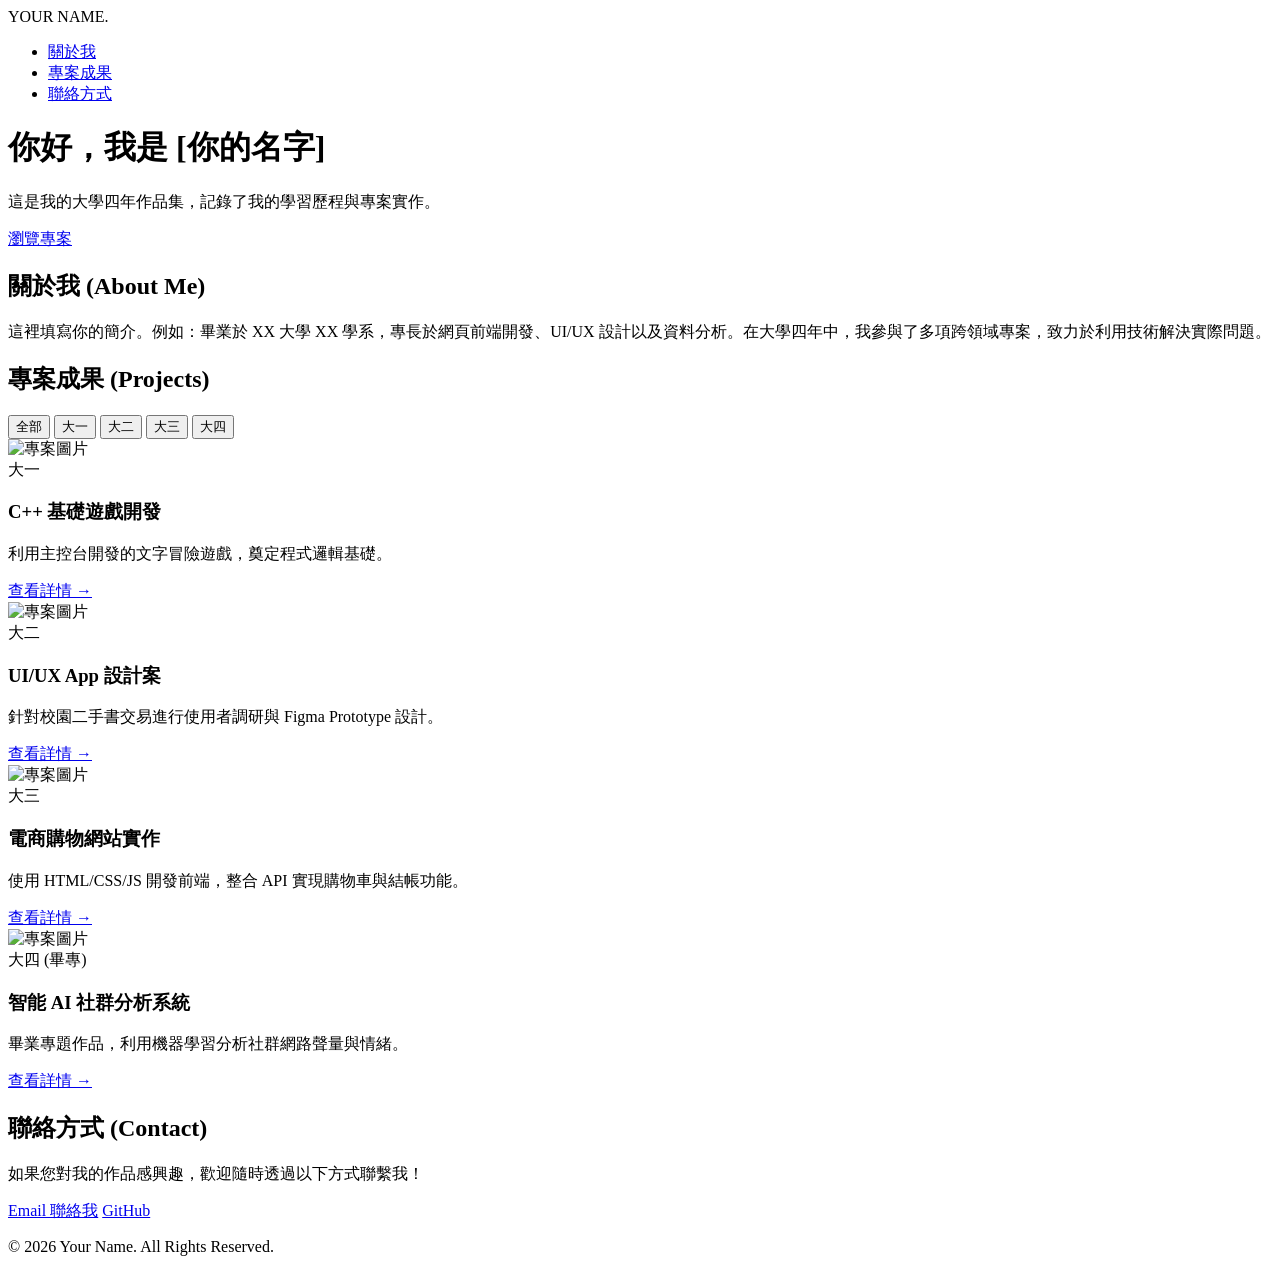
==== index.html @ 44417823 "Add files via upload" ====
<!DOCTYPE html>
<html lang="zh-TW">
<head>
    <meta charset="UTF-8">
    <meta name="viewport" content="width=device-width, initial-scale=1.0">
    <title>個人作品集 | 大學四年專案展示</title>
    <link rel="stylesheet" href="style.css">
    <!-- 引入 Google Fonts -->
    <link href="https://fonts.googleapis.com/css2?family=Noto+Sans+TC:wght@300;400;700&display=swap" rel="stylesheet">
</head>
<body>

    <!-- 導覽列 -->
    <nav class="navbar">
        <div class="logo">YOUR NAME.</div>
        <ul class="nav-links">
            <li><a href="#about">關於我</a></li>
            <li><a href="#projects">專案成果</a></li>
            <li><a href="#contact">聯絡方式</a></li>
        </ul>
    </nav>

    <!-- 主視覺區 (Hero Section) -->
    <header class="hero">
        <div class="hero-content">
            <h1>你好，我是 <span class="highlight">[你的名字]</span></h1>
            <p>這是我的大學四年作品集，記錄了我的學習歷程與專案實作。</p>
            <a href="#projects" class="btn">瀏覽專案</a>
        </div>
    </header>

    <!-- 關於我 -->
    <section id="about" class="section">
        <h2>關於我 (About Me)</h2>
        <div class="about-container">
            <p>這裡填寫你的簡介。例如：畢業於 XX 大學 XX 學系，專長於網頁前端開發、UI/UX 設計以及資料分析。在大學四年中，我參與了多項跨領域專案，致力於利用技術解決實際問題。</p>
        </div>
    </section>

    <!-- 專案展示區 -->
    <section id="projects" class="section">
        <h2>專案成果 (Projects)</h2>
        
        <!-- 年份篩選按鈕 -->
        <div class="filter-buttons">
            <button class="filter-btn active" data-filter="all">全部</button>
            <button class="filter-btn" data-filter="freshman">大一</button>
            <button class="filter-btn" data-filter="sophomore">大二</button>
            <button class="filter-btn" data-filter="junior">大三</button>
            <button class="filter-btn" data-filter="senior">大四</button>
        </div>

        <!-- 卡片容器 -->
        <div class="projects-grid">
            
            <!-- 大一專案 -->
            <div class="project-card" data-category="freshman">
                <img src="https://via.placeholder.com/400x250" alt="專案圖片">
                <div class="project-info">
                    <span class="tag">大一</span>
                    <h3>C++ 基礎遊戲開發</h3>
                    <p>利用主控台開發的文字冒險遊戲，奠定程式邏輯基礎。</p>
                    <a href="#" target="_blank" class="project-link">查看詳情 &rarr;</a>
                </div>
            </div>

            <!-- 大二專案 -->
            <div class="project-card" data-category="sophomore">
                <img src="https://via.placeholder.com/400x250" alt="專案圖片">
                <div class="project-info">
                    <span class="tag">大二</span>
                    <h3>UI/UX App 設計案</h3>
                    <p>針對校園二手書交易進行使用者調研與 Figma Prototype 設計。</p>
                    <a href="#" target="_blank" class="project-link">查看詳情 &rarr;</a>
                </div>
            </div>

            <!-- 大三專案 -->
            <div class="project-card" data-category="junior">
                <img src="https://via.placeholder.com/400x250" alt="專案圖片">
                <div class="project-info">
                    <span class="tag">大三</span>
                    <h3>電商購物網站實作</h3>
                    <p>使用 HTML/CSS/JS 開發前端，整合 API 實現購物車與結帳功能。</p>
                    <a href="#" target="_blank" class="project-link">查看詳情 &rarr;</a>
                </div>
            </div>

            <!-- 大四專案 (畢業專題) -->
            <div class="project-card" data-category="senior">
                <img src="https://via.placeholder.com/400x250" alt="專案圖片">
                <div class="project-info">
                    <span class="tag">大四 (畢專)</span>
                    <h3>智能 AI 社群分析系統</h3>
                    <p>畢業專題作品，利用機器學習分析社群網路聲量與情緒。</p>
                    <a href="#" target="_blank" class="project-link">查看詳情 &rarr;</a>
                </div>
            </div>

        </div>
    </section>

    <!-- 聯絡方式 -->
    <section id="contact" class="section">
        <h2>聯絡方式 (Contact)</h2>
        <p>如果您對我的作品感興趣，歡迎隨時透過以下方式聯繫我！</p>
        <div class="contact-links">
            <a href="mailto:your.email@example.com" class="btn">Email 聯絡我</a>
            <a href="https://github.com/your-github-id" target="_blank" class="btn outline">GitHub</a>
        </div>
    </section>

    <!-- 頁尾 -->
    <footer>
        <p>&copy; 2026 Your Name. All Rights Reserved.</p>
    </footer>

    <script src="script.js"></script>
</body>
</html>
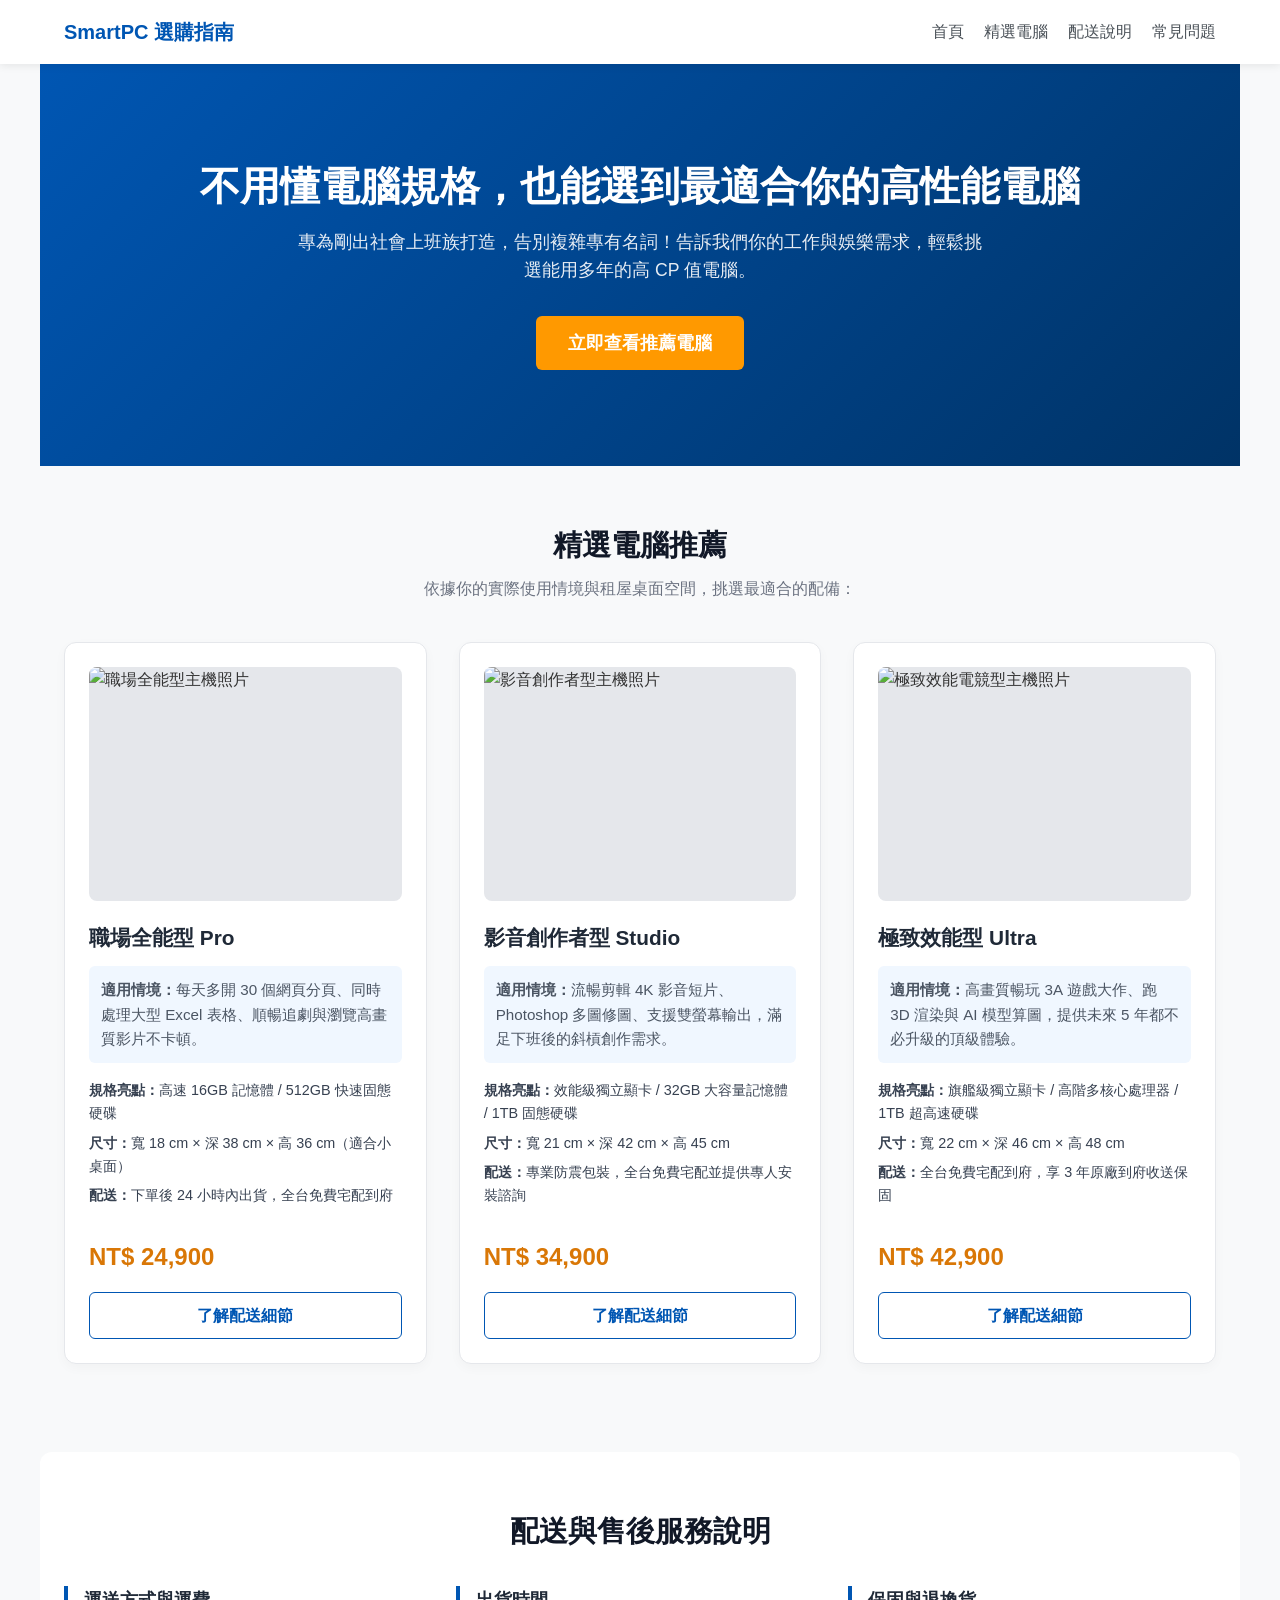
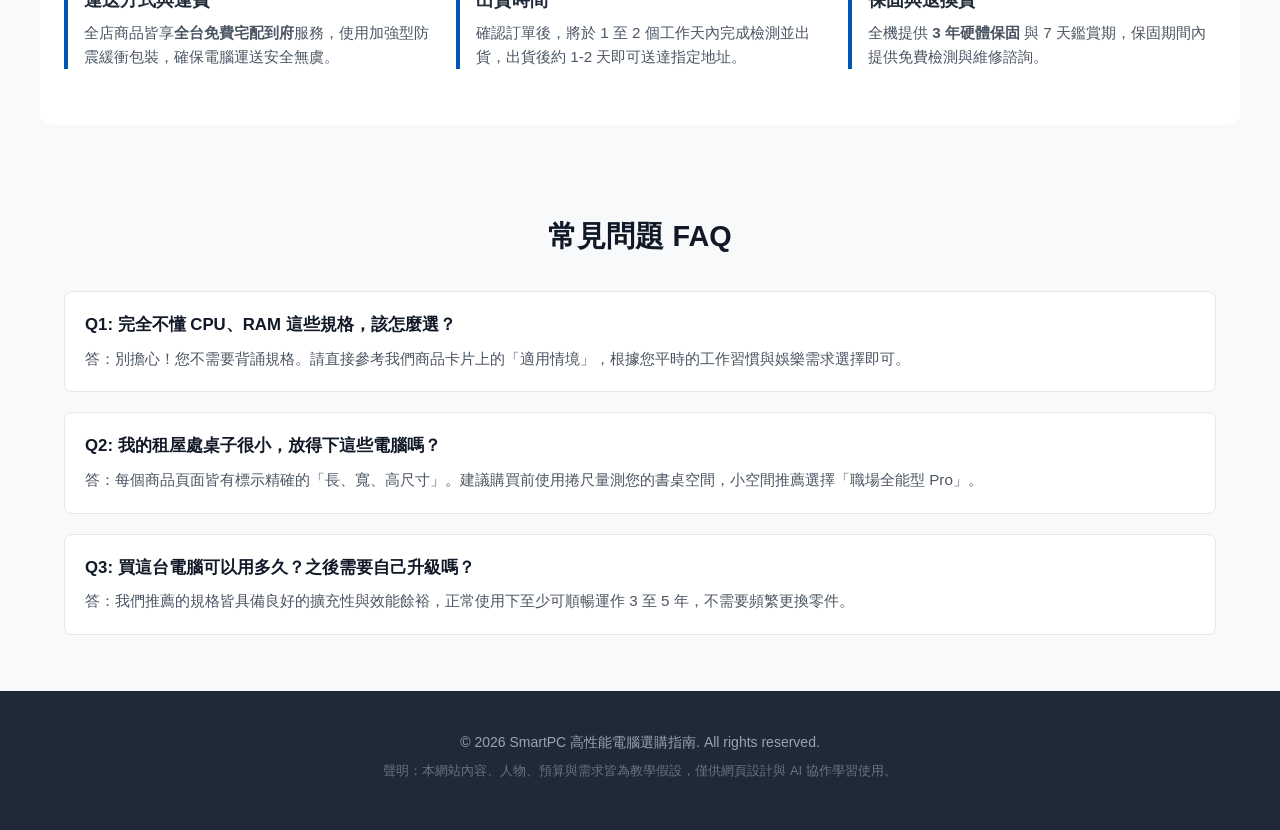
==== commit 348472b0: "Add files via upload" ====
--- a/index.html
+++ b/index.html
@@ -1,120 +1,128 @@
-<!DOCTYPE html>
-<html lang="zh-TW">
-<head>
-    <meta charset="UTF-8">
-    <meta name="viewport" content="width=device-width, initial-scale=1.0">
-    <title>個人作品集 | 大學四年專案展示</title>
-    <link rel="stylesheet" href="style.css">
-    <!-- 引入 Google Fonts -->
-    <link href="https://fonts.googleapis.com/css2?family=Noto+Sans+TC:wght@300;400;700&display=swap" rel="stylesheet">
-</head>
-<body>
-
-    <!-- 導覽列 -->
-    <nav class="navbar">
-        <div class="logo">YOUR NAME.</div>
-        <ul class="nav-links">
-            <li><a href="#about">關於我</a></li>
-            <li><a href="#projects">專案成果</a></li>
-            <li><a href="#contact">聯絡方式</a></li>
-        </ul>
-    </nav>
-
-    <!-- 主視覺區 (Hero Section) -->
-    <header class="hero">
-        <div class="hero-content">
-            <h1>你好，我是 <span class="highlight">[你的名字]</span></h1>
-            <p>這是我的大學四年作品集，記錄了我的學習歷程與專案實作。</p>
-            <a href="#projects" class="btn">瀏覽專案</a>
-        </div>
-    </header>
-
-    <!-- 關於我 -->
-    <section id="about" class="section">
-        <h2>關於我 (About Me)</h2>
-        <div class="about-container">
-            <p>這裡填寫你的簡介。例如：畢業於 XX 大學 XX 學系，專長於網頁前端開發、UI/UX 設計以及資料分析。在大學四年中，我參與了多項跨領域專案，致力於利用技術解決實際問題。</p>
-        </div>
-    </section>
-
-    <!-- 專案展示區 -->
-    <section id="projects" class="section">
-        <h2>專案成果 (Projects)</h2>
-        
-        <!-- 年份篩選按鈕 -->
-        <div class="filter-buttons">
-            <button class="filter-btn active" data-filter="all">全部</button>
-            <button class="filter-btn" data-filter="freshman">大一</button>
-            <button class="filter-btn" data-filter="sophomore">大二</button>
-            <button class="filter-btn" data-filter="junior">大三</button>
-            <button class="filter-btn" data-filter="senior">大四</button>
-        </div>
-
-        <!-- 卡片容器 -->
-        <div class="projects-grid">
-            
-            <!-- 大一專案 -->
-            <div class="project-card" data-category="freshman">
-                <img src="https://via.placeholder.com/400x250" alt="專案圖片">
-                <div class="project-info">
-                    <span class="tag">大一</span>
-                    <h3>C++ 基礎遊戲開發</h3>
-                    <p>利用主控台開發的文字冒險遊戲，奠定程式邏輯基礎。</p>
-                    <a href="#" target="_blank" class="project-link">查看詳情 &rarr;</a>
-                </div>
-            </div>
-
-            <!-- 大二專案 -->
-            <div class="project-card" data-category="sophomore">
-                <img src="https://via.placeholder.com/400x250" alt="專案圖片">
-                <div class="project-info">
-                    <span class="tag">大二</span>
-                    <h3>UI/UX App 設計案</h3>
-                    <p>針對校園二手書交易進行使用者調研與 Figma Prototype 設計。</p>
-                    <a href="#" target="_blank" class="project-link">查看詳情 &rarr;</a>
-                </div>
-            </div>
-
-            <!-- 大三專案 -->
-            <div class="project-card" data-category="junior">
-                <img src="https://via.placeholder.com/400x250" alt="專案圖片">
-                <div class="project-info">
-                    <span class="tag">大三</span>
-                    <h3>電商購物網站實作</h3>
-                    <p>使用 HTML/CSS/JS 開發前端，整合 API 實現購物車與結帳功能。</p>
-                    <a href="#" target="_blank" class="project-link">查看詳情 &rarr;</a>
-                </div>
-            </div>
-
-            <!-- 大四專案 (畢業專題) -->
-            <div class="project-card" data-category="senior">
-                <img src="https://via.placeholder.com/400x250" alt="專案圖片">
-                <div class="project-info">
-                    <span class="tag">大四 (畢專)</span>
-                    <h3>智能 AI 社群分析系統</h3>
-                    <p>畢業專題作品，利用機器學習分析社群網路聲量與情緒。</p>
-                    <a href="#" target="_blank" class="project-link">查看詳情 &rarr;</a>
-                </div>
-            </div>
-
-        </div>
-    </section>
-
-    <!-- 聯絡方式 -->
-    <section id="contact" class="section">
-        <h2>聯絡方式 (Contact)</h2>
-        <p>如果您對我的作品感興趣，歡迎隨時透過以下方式聯繫我！</p>
-        <div class="contact-links">
-            <a href="mailto:your.email@example.com" class="btn">Email 聯絡我</a>
-            <a href="https://github.com/your-github-id" target="_blank" class="btn outline">GitHub</a>
-        </div>
-    </section>
-
-    <!-- 頁尾 -->
-    <footer>
-        <p>&copy; 2026 Your Name. All Rights Reserved.</p>
-    </footer>
-
-    <script src="script.js"></script>
-</body>
+<!DOCTYPE html>
+<html lang="zh-Hant">
+<head>
+    <meta charset="UTF-8">
+    <meta name="viewport" content="width=device-width, initial-scale=1.0">
+    <title>剛出社會上班族的高性能電腦選購指南</title>
+    <link rel="stylesheet" href="456.css">
+</head>
+<body>
+
+    <!-- 導覽列 -->
+    <header>
+        <nav>
+            <a href="#" class="logo">SmartPC 選購指南</a>
+            <ul>
+                <li><a href="#hero">首頁</a></li>
+                <li><a href="#products">精選電腦</a></li>
+                <li><a href="#shipping">配送說明</a></li>
+                <li><a href="#faq">常見問題</a></li>
+            </ul>
+        </nav>
+    </header>
+
+    <main>
+        <!-- 主視覺區塊 -->
+        <section id="hero" class="hero-section">
+            <h1>不用懂電腦規格，也能選到最適合你的高性能電腦</h1>
+            <p>專為剛出社會上班族打造，告別複雜專有名詞！告訴我們你的工作與娛樂需求，輕鬆挑選能用多年的高 CP 值電腦。</p>
+            <a href="#products" class="btn-primary">立即查看推薦電腦</a>
+        </section>
+
+        <!-- 商品列表區塊 (至少 3 項商品) -->
+        <section id="products" class="products-section">
+            <h2>精選電腦推薦</h2>
+            <p class="section-desc">依據你的實際使用情境與租屋桌面空間，挑選最適合的配備：</p>
+
+            <div class="product-grid">
+                <!-- 商品 1 -->
+                <article class="product-card">
+                    <img src="images/aaa.jpg" alt="職場全能型主機照片" class="product-image">
+                    <h3>職場全能型 Pro</h3>
+                    <p class="product-scenario"><strong>適用情境：</strong>每天多開 30 個網頁分頁、同時處理大型 Excel 表格、順暢追劇與瀏覽高畫質影片不卡頓。</p>
+                    <ul class="product-details">
+                        <li><strong>規格亮點：</strong>高速 16GB 記憶體 / 512GB 快速固態硬碟</li>
+                        <li><strong>尺寸：</strong>寬 18 cm × 深 38 cm × 高 36 cm（適合小桌面）</li>
+                        <li><strong>配送：</strong>下單後 24 小時內出貨，全台免費宅配到府</li>
+                    </ul>
+                    <p class="product-price">NT$ 24,900</p>
+                    <a href="#shipping" class="btn-secondary">了解配送細節</a>
+                </article>
+
+                <!-- 商品 2 -->
+                <article class="product-card">
+                    <img src="images/pc-creator.jpg" alt="影音創作者型主機照片" class="product-image">
+                    <h3>影音創作者型 Studio</h3>
+                    <p class="product-scenario"><strong>適用情境：</strong>流暢剪輯 4K 影音短片、Photoshop 多圖修圖、支援雙螢幕輸出，滿足下班後的斜槓創作需求。</p>
+                    <ul class="product-details">
+                        <li><strong>規格亮點：</strong>效能級獨立顯卡 / 32GB 大容量記憶體 / 1TB 固態硬碟</li>
+                        <li><strong>尺寸：</strong>寬 21 cm × 深 42 cm × 高 45 cm</li>
+                        <li><strong>配送：</strong>專業防震包裝，全台免費宅配並提供專人安裝諮詢</li>
+                    </ul>
+                    <p class="product-price">NT$ 34,900</p>
+                    <a href="#shipping" class="btn-secondary">了解配送細節</a>
+                </article>
+
+                <!-- 商品 3 -->
+                <article class="product-card">
+                    <img src="images/pc-gaming.jpg" alt="極致效能電競型主機照片" class="product-image">
+                    <h3>極致效能型 Ultra</h3>
+                    <p class="product-scenario"><strong>適用情境：</strong>高畫質暢玩 3A 遊戲大作、跑 3D 渲染與 AI 模型算圖，提供未來 5 年都不必升級的頂級體驗。</p>
+                    <ul class="product-details">
+                        <li><strong>規格亮點：</strong>旗艦級獨立顯卡 / 高階多核心處理器 / 1TB 超高速硬碟</li>
+                        <li><strong>尺寸：</strong>寬 22 cm × 深 46 cm × 高 48 cm</li>
+                        <li><strong>配送：</strong>全台免費宅配到府，享 3 年原廠到府收送保固</li>
+                    </ul>
+                    <p class="product-price">NT$ 42,900</p>
+                    <a href="#shipping" class="btn-secondary">了解配送細節</a>
+                </article>
+            </div>
+        </section>
+
+        <!-- 配送說明區塊 -->
+        <section id="shipping" class="shipping-section">
+            <h2>配送與售後服務說明</h2>
+            <div class="shipping-info">
+                <article class="shipping-item">
+                    <h3>運送方式與運費</h3>
+                    <p>全店商品皆享<strong>全台免費宅配到府</strong>服務，使用加強型防震緩衝包裝，確保電腦運送安全無虞。</p>
+                </article>
+                <article class="shipping-item">
+                    <h3>出貨時間</h3>
+                    <p>確認訂單後，將於 1 至 2 個工作天內完成檢測並出貨，出貨後約 1-2 天即可送達指定地址。</p>
+                </article>
+                <article class="shipping-item">
+                    <h3>保固與退換貨</h3>
+                    <p>全機提供 <strong>3 年硬體保固</strong> 與 7 天鑑賞期，保固期間內提供免費檢測與維修諮詢。</p>
+                </article>
+            </div>
+        </section>
+
+        <!-- FAQ 常見問題區塊 -->
+        <section id="faq" class="faq-section">
+            <h2>常見問題 FAQ</h2>
+            <div class="faq-list">
+                <article class="faq-item">
+                    <h3>Q1: 完全不懂 CPU、RAM 這些規格，該怎麼選？</h3>
+                    <p>答：別擔心！您不需要背誦規格。請直接參考我們商品卡片上的「適用情境」，根據您平時的工作習慣與娛樂需求選擇即可。</p>
+                </article>
+                <article class="faq-item">
+                    <h3>Q2: 我的租屋處桌子很小，放得下這些電腦嗎？</h3>
+                    <p>答：每個商品頁面皆有標示精確的「長、寬、高尺寸」。建議購買前使用捲尺量測您的書桌空間，小空間推薦選擇「職場全能型 Pro」。</p>
+                </article>
+                <article class="faq-item">
+                    <h3>Q3: 買這台電腦可以用多久？之後需要自己升級嗎？</h3>
+                    <p>答：我們推薦的規格皆具備良好的擴充性與效能餘裕，正常使用下至少可順暢運作 3 至 5 年，不需要頻繁更換零件。</p>
+                </article>
+            </div>
+        </section>
+    </main>
+
+    <!-- 頁尾與教學用途聲明 -->
+    <footer>
+        <p>&copy; 2026 SmartPC 高性能電腦選購指南. All rights reserved.</p>
+        <p class="disclaimer">聲明：本網站內容、人物、預算與需求皆為教學假設，僅供網頁設計與 AI 協作學習使用。</p>
+    </footer>
+
+</body>
 </html>
--- a/456.css
+++ b/456.css
@@ -0,0 +1,322 @@
+/* ==========================================
+   1. 重置與基礎設定 (Reset & Base)
+   ========================================== */
+* {
+    margin: 0;
+    padding: 0;
+    box-sizing: border-box;
+}
+
+body {
+    font-family: -apple-system, BlinkMacSystemFont, "Segoe UI", Roboto, "Helvetica Neue", Arial, "Microsoft JhengHei", sans-serif;
+    line-height: 1.6;
+    color: #333333;
+    background-color: #f8f9fa;
+}
+
+/* 鍵盤焦點必須可見 (無障礙設計) */
+a:focus,
+button:focus {
+    outline: 3px solid #ffbf47;
+    outline-offset: 3px;
+}
+
+/* ==========================================
+   2. 導覽列 (Header & Navigation)
+   ========================================== */
+header {
+    background-color: #ffffff;
+    box-shadow: 0 2px 8px rgba(0, 0, 0, 0.08);
+    position: sticky;
+    top: 0;
+    z-index: 100;
+}
+
+nav {
+    max-width: 1200px;
+    margin: 0 auto;
+    padding: 1rem 1.5rem;
+    display: flex;
+    flex-wrap: wrap; /* 允許導覽換行 */
+    justify-content: space-between;
+    align-items: center;
+    gap: 1rem;
+}
+
+.logo {
+    font-size: 1.25rem;
+    font-weight: bold;
+    color: #0056b3;
+    text-decoration: none;
+}
+
+nav ul {
+    display: flex;
+    flex-wrap: wrap; /* 允許選單項目換行 */
+    list-style: none;
+    gap: 1.25rem;
+}
+
+nav a {
+    text-decoration: none;
+    color: #495057;
+    font-weight: 500;
+    transition: color 0.2s ease;
+}
+
+nav a:hover {
+    color: #0056b3;
+}
+
+/* ==========================================
+   3. 主視覺區塊 (Hero Section)
+   ========================================== */
+.hero-section {
+    background: linear-gradient(135deg, #0056b3 0%, #003366 100%);
+    color: #ffffff;
+    text-align: center;
+    padding: 4rem 1.5rem;
+}
+
+.hero-section h1 {
+    font-size: 2rem;
+    margin-bottom: 1rem;
+    line-height: 1.3;
+}
+
+.hero-section p {
+    font-size: 1.1rem;
+    max-width: 700px;
+    margin: 0 auto 2rem auto;
+    opacity: 0.9;
+}
+
+.btn-primary {
+    display: inline-block;
+    background-color: #ff9900;
+    color: #ffffff;
+    padding: 0.8rem 2rem;
+    font-size: 1.1rem;
+    font-weight: bold;
+    text-decoration: none;
+    border-radius: 6px;
+    transition: background-color 0.2s ease;
+}
+
+.btn-primary:hover {
+    background-color: #e68a00;
+}
+
+/* ==========================================
+   4. 通用 Section 佈局與標題
+   ========================================== */
+section {
+    max-width: 1200px;
+    margin: 0 auto;
+    padding: 3.5rem 1.5rem;
+}
+
+section h2 {
+    font-size: 1.8rem;
+    text-align: center;
+    color: #111827;
+    margin-bottom: 0.5rem;
+}
+
+.section-desc {
+    text-align: center;
+    color: #6b7280;
+    margin-bottom: 2.5rem;
+}
+
+/* ==========================================
+   5. 商品區塊 (Product Section)
+   ========================================== */
+.product-grid {
+    display: grid;
+    grid-template-columns: 1fr; /* 手機預設：1 欄 (390px) */
+    gap: 2rem;
+}
+
+.product-card {
+    background-color: #ffffff;
+    border: 1px solid #e5e7eb;
+    border-radius: 12px;
+    padding: 1.5rem;
+    display: flex;
+    flex-direction: column;
+    box-shadow: 0 4px 12px rgba(0, 0, 0, 0.03);
+}
+
+/* 圖片固定比例 (Aspect Ratio) */
+.product-image {
+    width: 100%;
+    aspect-ratio: 4 / 3;
+    object-fit: cover;
+    border-radius: 8px;
+    margin-bottom: 1.25rem;
+    background-color: #e5e7eb;
+}
+
+.product-card h3 {
+    font-size: 1.3rem;
+    color: #1f2937;
+    margin-bottom: 0.75rem;
+}
+
+.product-scenario {
+    font-size: 0.95rem;
+    color: #4b5563;
+    margin-bottom: 1rem;
+    background-color: #f0f7ff;
+    padding: 0.75rem;
+    border-radius: 6px;
+}
+
+.product-details {
+    list-style: none;
+    margin-bottom: 1.5rem;
+    font-size: 0.9rem;
+    color: #374151;
+}
+
+.product-details li {
+    margin-bottom: 0.4rem;
+}
+
+.product-price {
+    font-size: 1.5rem;
+    font-weight: bold;
+    color: #d97706;
+    margin-top: auto;
+    margin-bottom: 1rem;
+}
+
+.btn-secondary {
+    display: block;
+    text-align: center;
+    background-color: #ffffff;
+    color: #0056b3;
+    border: 1.5px solid #0056b3;
+    padding: 0.6rem 1rem;
+    font-weight: 600;
+    text-decoration: none;
+    border-radius: 6px;
+    transition: all 0.2s ease;
+}
+
+.btn-secondary:hover {
+    background-color: #0056b3;
+    color: #ffffff;
+}
+
+/* ==========================================
+   6. 配送說明區塊 (Shipping Section)
+   ========================================== */
+.shipping-section {
+    background-color: #ffffff;
+    border-radius: 12px;
+    margin-top: 2rem;
+    margin-bottom: 2rem;
+}
+
+.shipping-info {
+    display: grid;
+    grid-template-columns: 1fr;
+    gap: 1.5rem;
+    margin-top: 2rem;
+}
+
+.shipping-item {
+    border-left: 4px solid #0056b3;
+    padding-left: 1rem;
+}
+
+.shipping-item h3 {
+    font-size: 1.1rem;
+    margin-bottom: 0.4rem;
+    color: #1f2937;
+}
+
+.shipping-item p {
+    font-size: 0.95rem;
+    color: #4b5563;
+}
+
+/* ==========================================
+   7. 常見問題區塊 (FAQ Section)
+   ========================================== */
+.faq-list {
+    display: flex;
+    flex-direction: column;
+    gap: 1.25rem;
+    margin-top: 2rem;
+}
+
+.faq-item {
+    background-color: #ffffff;
+    padding: 1.25rem;
+    border-radius: 8px;
+    border: 1px solid #e5e7eb;
+}
+
+.faq-item h3 {
+    font-size: 1.05rem;
+    color: #111827;
+    margin-bottom: 0.5rem;
+}
+
+.faq-item p {
+    font-size: 0.95rem;
+    color: #4b5563;
+}
+
+/* ==========================================
+   8. 頁尾 (Footer)
+   ========================================== */
+footer {
+    background-color: #1f2937;
+    color: #9ca3af;
+    text-align: center;
+    padding: 2.5rem 1.5rem;
+    font-size: 0.875rem;
+}
+
+footer p {
+    margin-bottom: 0.5rem;
+}
+
+.disclaimer {
+    color: #6b7280;
+    font-size: 0.8rem;
+}
+
+/* ==========================================
+   9. 響應式斷點設定 (Media Queries)
+   ========================================== */
+
+/* 平板尺寸 (768px 以上) */
+@media (min-width: 768px) {
+    .hero-section h1 {
+        font-size: 2.5rem;
+    }
+
+    .product-grid {
+        grid-template-columns: repeat(2, 1fr); /* 2 欄排列 */
+    }
+
+    .shipping-info {
+        grid-template-columns: repeat(3, 1fr); /* 3 欄並排 */
+    }
+}
+
+/* 桌面大螢幕尺寸 (1440px 以上) */
+@media (min-width: 1024px) {
+    .product-grid {
+        grid-template-columns: repeat(3, 1fr); /* 3 欄並排 */
+    }
+
+    .hero-section {
+        padding: 6rem 1.5rem;
+    }
+}
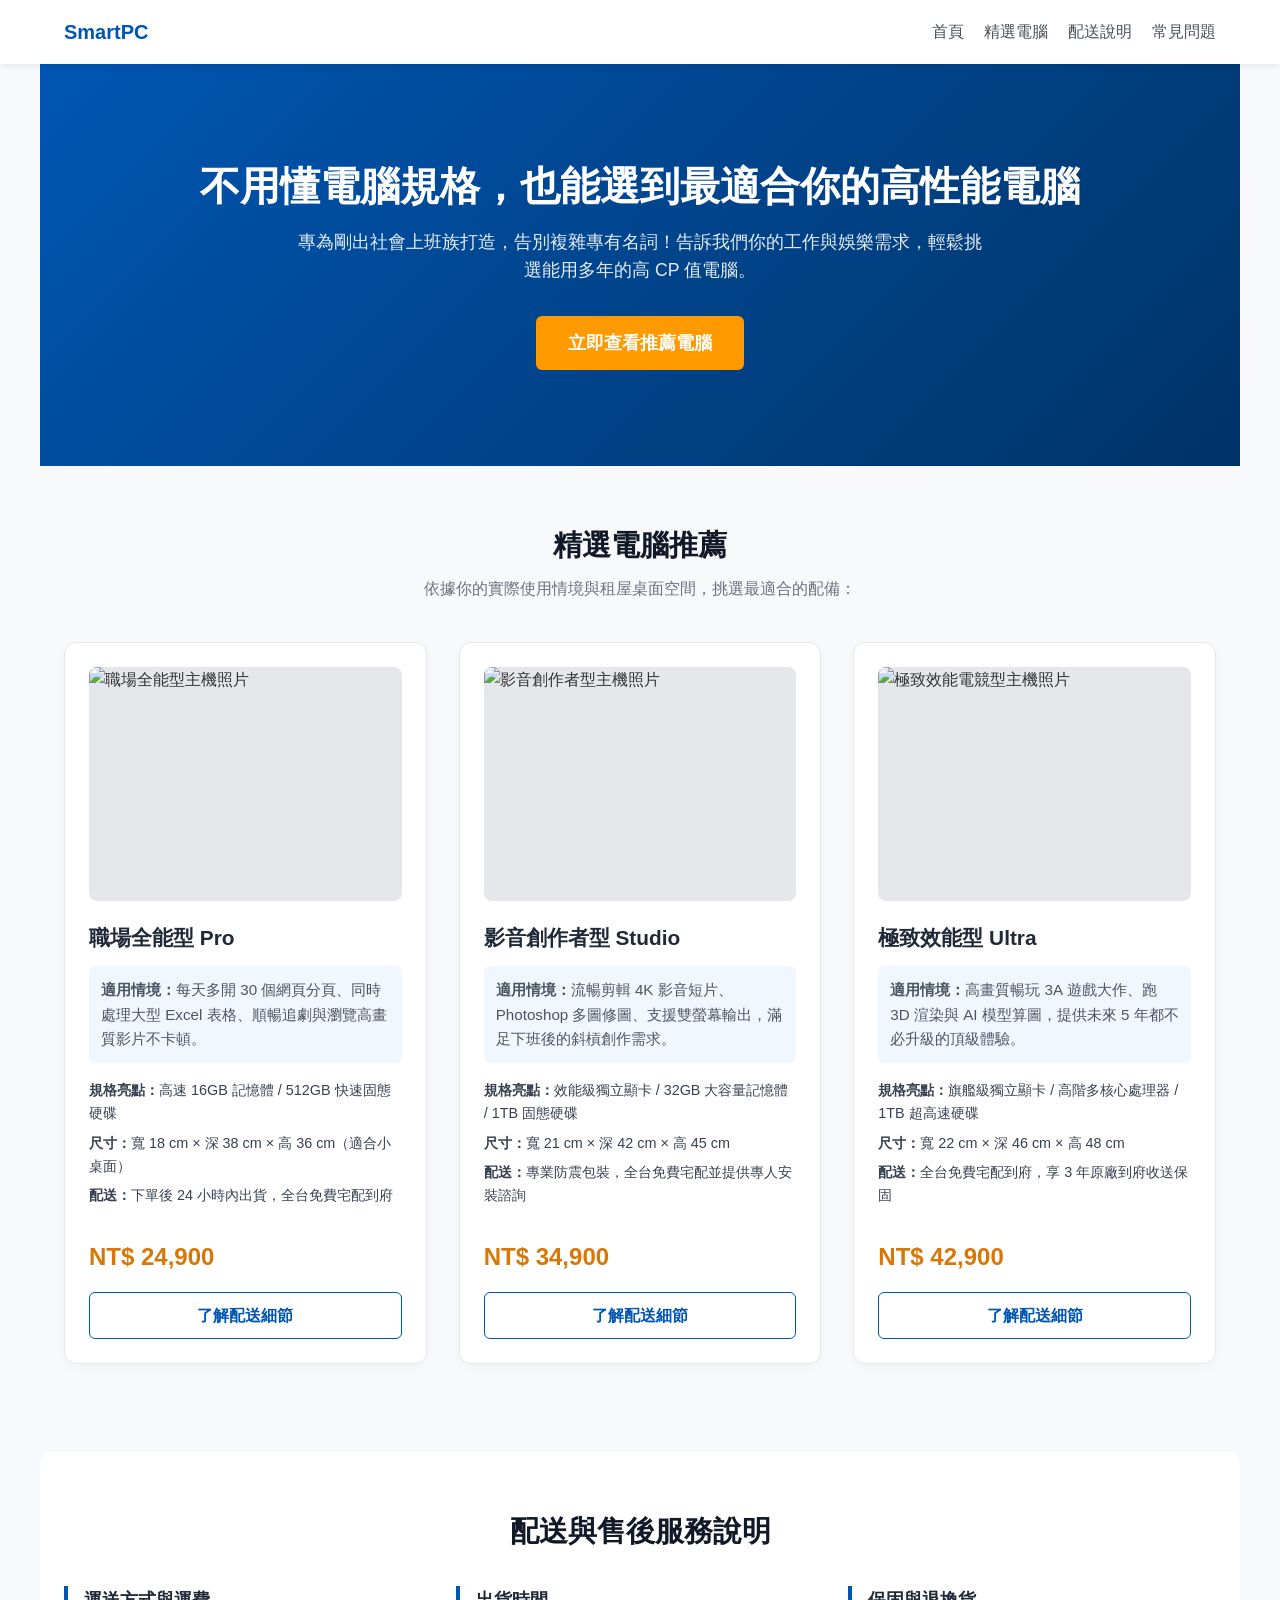
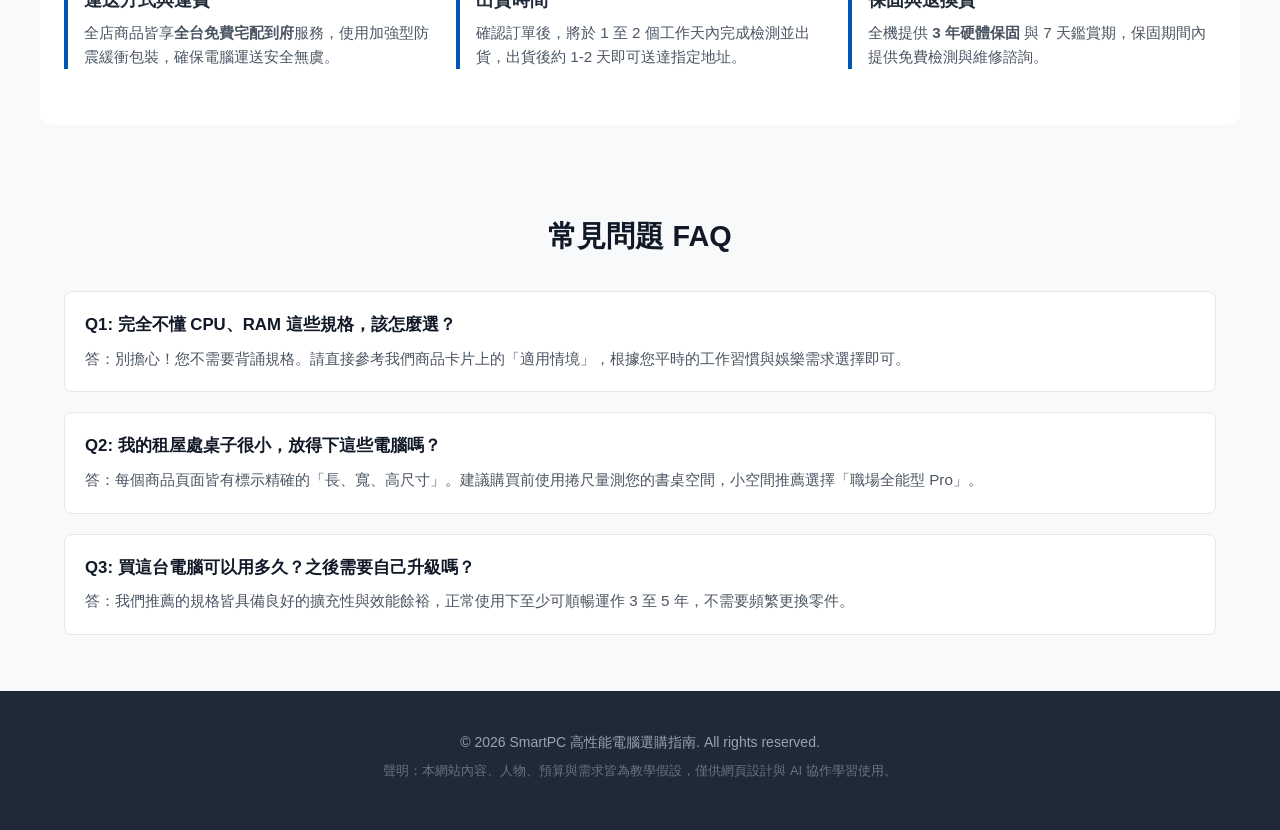
==== commit 4402e5f9: "Add files via upload" ====
--- a/index.html
+++ b/index.html
@@ -11,7 +11,7 @@
     <!-- 導覽列 -->
     <header>
         <nav>
-            <a href="#" class="logo">SmartPC 選購指南</a>
+            <a href="#" class="logo">SmartPC </a>
             <ul>
                 <li><a href="#hero">首頁</a></li>
                 <li><a href="#products">精選電腦</a></li>
@@ -37,7 +37,7 @@
             <div class="product-grid">
                 <!-- 商品 1 -->
                 <article class="product-card">
-                    <img src="images/aaa.jpg" alt="職場全能型主機照片" class="product-image">
+                    <img src="https://www.kocpc.com.tw/wp-content/uploads/2022/04/1650184577-852585fc4a33d73676c4718815d0ea76.jpg" alt="職場全能型主機照片" class="product-image">
                     <h3>職場全能型 Pro</h3>
                     <p class="product-scenario"><strong>適用情境：</strong>每天多開 30 個網頁分頁、同時處理大型 Excel 表格、順暢追劇與瀏覽高畫質影片不卡頓。</p>
                     <ul class="product-details">
@@ -51,7 +51,7 @@
 
                 <!-- 商品 2 -->
                 <article class="product-card">
-                    <img src="images/pc-creator.jpg" alt="影音創作者型主機照片" class="product-image">
+                    <img src="https://www.tangpc.com.tw/uploads/images/b6c7b320781005216e476273e3d5cb43.jpg" alt="影音創作者型主機照片" class="product-image">
                     <h3>影音創作者型 Studio</h3>
                     <p class="product-scenario"><strong>適用情境：</strong>流暢剪輯 4K 影音短片、Photoshop 多圖修圖、支援雙螢幕輸出，滿足下班後的斜槓創作需求。</p>
                     <ul class="product-details">
@@ -65,7 +65,7 @@
 
                 <!-- 商品 3 -->
                 <article class="product-card">
-                    <img src="images/pc-gaming.jpg" alt="極致效能電競型主機照片" class="product-image">
+                    <img src="https://tw.aorus.com/img/blog/components/components.jpg" alt="極致效能電競型主機照片" class="product-image">
                     <h3>極致效能型 Ultra</h3>
                     <p class="product-scenario"><strong>適用情境：</strong>高畫質暢玩 3A 遊戲大作、跑 3D 渲染與 AI 模型算圖，提供未來 5 年都不必升級的頂級體驗。</p>
                     <ul class="product-details">
